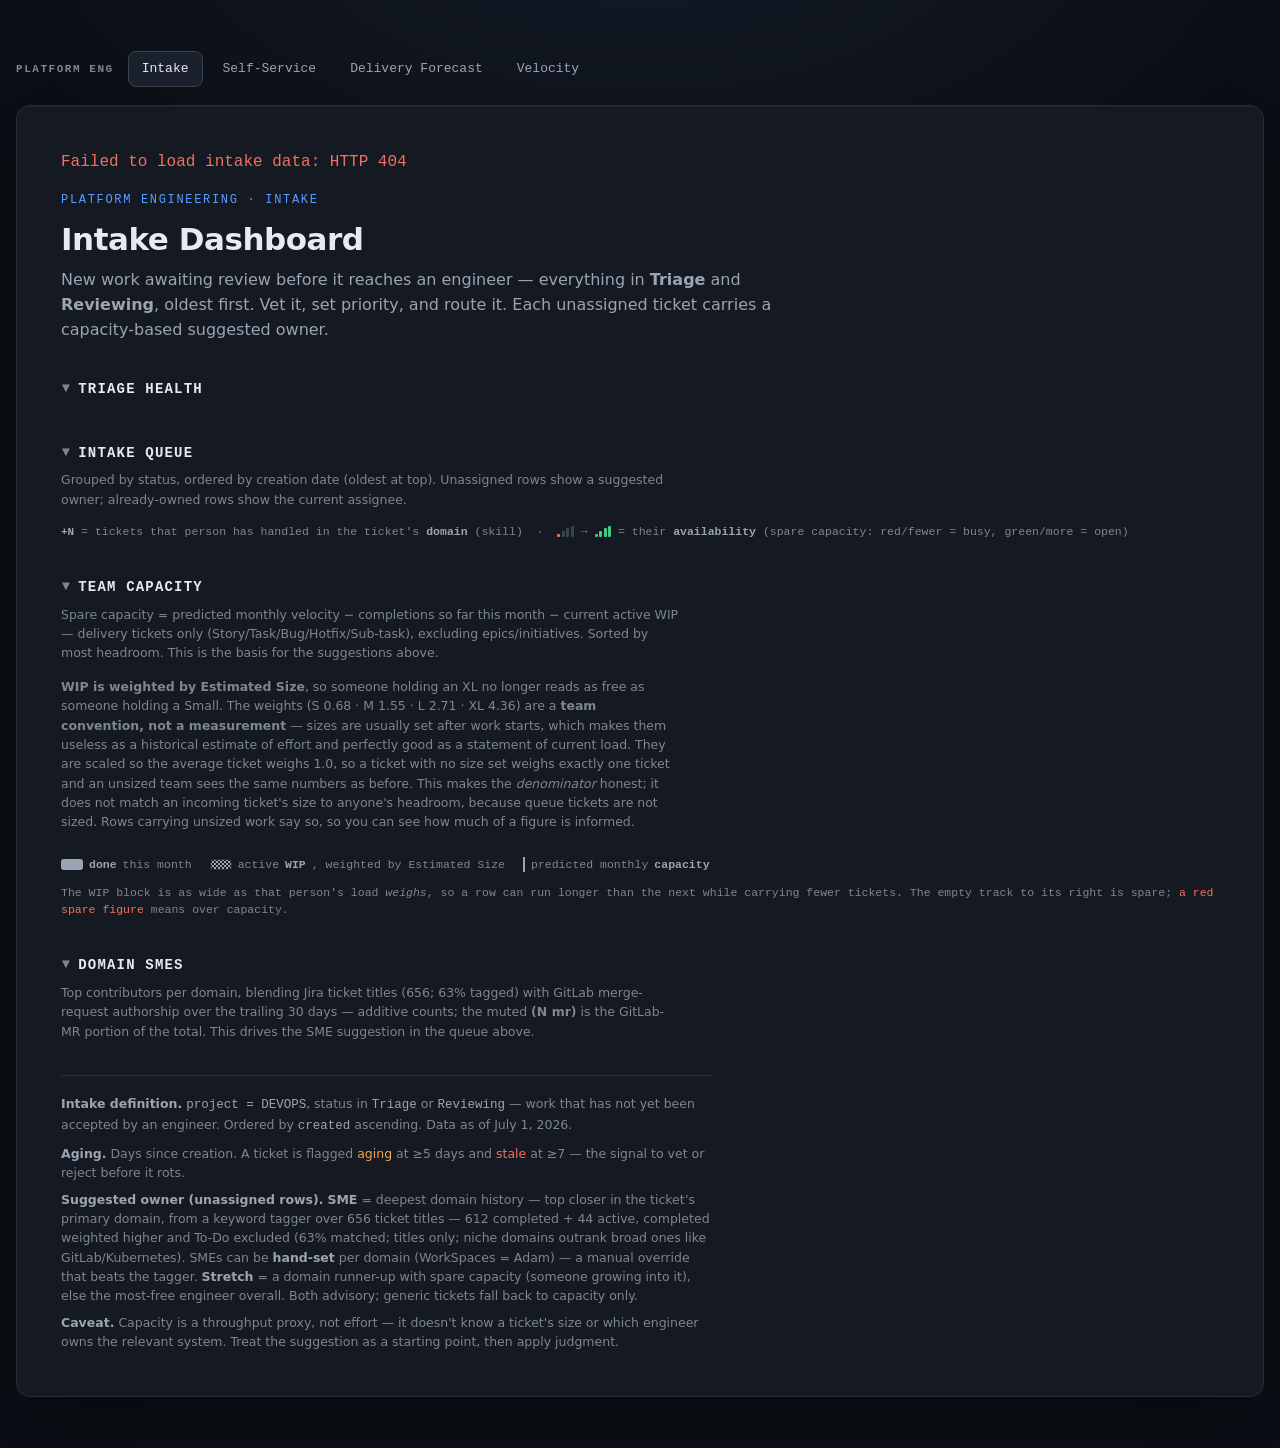
==== darkstar/dashboards/intake.html @ b48455dd "feat(darkstar): map GCP services in GCP Core, not just the /gcp/ path Swept PE's merged MRs -- 1,534" ====
<!doctype html>
<html lang="en">
<head>
<meta charset="utf-8">
<meta name="viewport" content="width=device-width, initial-scale=1">
<title>Platform Engineering — Intake Dashboard</title>
<style>
  :root{
    --bg:#0b0e14; --panel:#1a212c; --card:#141922; --ink:#e7eaf0; --ink2:#9aa4b3; --muted:#7c8695;
    --line:#252d3a; --line2:#39434f; --grid:rgba(255,255,255,.055);
    --pos:#41c98a; --neg:#f2705f;
    /* Three surfaces, not one: --head reads as raised (a panel's title bar), --well as recessed (the
       thing holding a number). Everything used to sit on --panel, so a score card had nothing but a
       1px border separating it from its own container. */
    --head:#202836; --well:#151b25;
    /* One accent, taken from the chart palette so it is already in the page's vocabulary. */
    --accent:#5b9dff; --accent-soft:rgba(91,157,255,.13); --warn:#f4a24c;
    --sans: system-ui,-apple-system,"Segoe UI",Roboto,Helvetica,Arial,sans-serif;
    --mono: ui-monospace,"SF Mono",Menlo,Consolas,"Liberation Mono",monospace;
  }
  *{box-sizing:border-box}
  html,body{margin:0}
  body{
    background:radial-gradient(1100px 620px at 50% -8%, #141c29 0%, var(--bg) 62%);
    color:var(--ink); font-family:var(--sans); line-height:1.55;
    -webkit-font-smoothing:antialiased; padding:clamp(20px,4vw,56px) 16px; min-height:100vh;
  }
  .nav{max-width:none; margin:0 auto 18px; display:flex; gap:6px; align-items:center; flex-wrap:wrap}
  .nav .brand{font-family:var(--mono); font-weight:700; color:var(--muted); text-transform:uppercase; letter-spacing:.14em; font-size:11px; margin-right:8px}
  .nav a{font-family:var(--mono); font-size:13px; color:var(--ink2); text-decoration:none; padding:7px 13px; border-radius:8px; border:1px solid transparent}
  .nav a:hover{color:var(--ink); border-color:var(--line2)}
  .nav a.active{color:var(--ink); background:var(--panel); border-color:var(--line2)}
  .card{
    background:var(--card); max-width:none; margin:0 auto; border:1px solid var(--line);
    border-radius:14px; box-shadow:0 1px 0 rgba(255,255,255,.04) inset,0 24px 60px -32px rgba(0,0,0,.75);
    padding:clamp(22px,4vw,44px);
  }
  .eyebrow{font-family:var(--mono); font-size:12px; letter-spacing:.14em; text-transform:uppercase; color:var(--accent); margin:0 0 12px}
  h1{font-size:clamp(24px,3.4vw,31px); line-height:1.12; font-weight:640; letter-spacing:-.015em; margin:0 0 12px; text-wrap:balance}
  .dek{color:var(--ink2); font-size:16px; margin:0; max-width:74ch}

  h2{font-size:14px; font-family:var(--mono); text-transform:uppercase; letter-spacing:.085em; color:var(--ink); font-weight:700; margin:36px 0 6px}
  .h2sub{color:var(--muted); font-size:12.5px; margin:0 0 14px; max-width:78ch}
  h2.collapsible{cursor:pointer; user-select:none; width:fit-content}
  h2.collapsible::before{content:"\25B8"; display:inline-block; margin-right:9px; color:var(--muted); transition:transform .18s; transform:translateY(-1px)}
  h2.collapsible[aria-expanded="true"]::before{transform:translateY(-1px) rotate(90deg)}
  h2.collapsible:hover,h2.collapsible:hover::before{color:var(--ink2)}
  h2.collapsible:focus-visible{outline:2px solid var(--line2); outline-offset:3px; border-radius:5px}
  .sec-hidden{display:none !important}

  /* summary stat cards */
  .cards{display:grid; grid-template-columns:repeat(auto-fit,minmax(150px,1fr)); gap:12px; margin-top:6px}
  .stat{border:1px solid var(--line); border-radius:11px; padding:15px 16px; background:var(--well);
        box-shadow:inset 0 1px 0 rgba(255,255,255,.025)}
  .stat .k{font-family:var(--mono); font-size:11px; text-transform:uppercase; letter-spacing:.07em; color:var(--muted)}
  .stat .v{font-family:var(--mono); font-size:29px; font-weight:600; letter-spacing:-.02em; margin-top:4px; font-variant-numeric:tabular-nums}
  .stat .v.warn{color:var(--warn)} .stat .v.bad{color:var(--neg)}
  .stat .s{font-size:12px; color:var(--ink2); margin-top:3px}

  /* queue */
  .grp{margin-top:18px}
  .grp-h{display:flex; align-items:baseline; gap:10px; margin:0 0 8px}
  .grp-h .nm{font-family:var(--mono); font-size:13px; font-weight:600; color:var(--ink); text-transform:uppercase; letter-spacing:.06em}
  .grp-h .ct{font-family:var(--mono); font-size:12px; color:var(--muted)}
  .tbl-wrap{width:100%; overflow-x:auto}
  table{border-collapse:collapse; width:100%; font-size:13.5px; min-width:900px}
  th,td{padding:9px 11px; text-align:left; vertical-align:top}
  thead th{font-family:var(--mono); font-size:10.5px; letter-spacing:.1em; text-transform:uppercase;
        color:var(--ink2); font-weight:600; border-bottom:1px solid var(--line2); padding-bottom:9px}
  tbody tr{transition:background .12s}
  tbody tr:hover td{background:rgba(255,255,255,.03)}
  tbody td{border-bottom:1px solid var(--line)}
  tbody tr:hover{background:rgba(255,255,255,.018)}
  .key{font-family:var(--mono); font-size:12.5px; color:#7db0ff; text-decoration:none; white-space:nowrap}
  .key:hover{text-decoration:underline}
  .created{font-family:var(--mono); font-size:12px; color:var(--muted); white-space:nowrap}
  .sum{color:var(--ink); max-width:44ch}
  .rep{color:var(--ink2); white-space:nowrap}
  .type{font-family:var(--mono); font-size:12px; color:var(--ink2)}

  .pri{font-family:var(--mono); font-size:11px; font-weight:600; padding:2px 8px; border-radius:999px; border:1px solid; white-space:nowrap}
  .pri.urgent{color:#ff8a7a; border-color:#5a2a26; background:rgba(242,112,95,.13)}
  .pri.high{color:var(--warn); border-color:#5a4326; background:rgba(244,162,76,.12)}
  .pri.medium{color:#7db0ff; border-color:#26406a; background:rgba(91,157,255,.12)}
  .pri.low{color:var(--muted); border-color:var(--line2)}

  .age{font-family:var(--mono); font-size:12.5px; font-weight:600; font-variant-numeric:tabular-nums; white-space:nowrap}
  .age.warn{color:var(--warn)} .age.bad{color:var(--neg)}

  .who{display:inline-flex; align-items:center; gap:6px; white-space:nowrap}
  .who .dot,.sugg .dot{width:8px; height:8px; border-radius:50%; flex:none}
  .sugg{display:inline-flex; align-items:center; gap:6px; white-space:nowrap; padding:2px 9px; border-radius:999px; border:1px dashed var(--line2); color:var(--ink); width:100%; box-sizing:border-box}
  .sugg .arw{color:var(--muted); font-size:12px}
  .tag{font-family:var(--mono); font-size:10px; text-transform:uppercase; letter-spacing:.05em; border:1px solid var(--line2); border-radius:5px; padding:1px 5px; margin-left:6px; color:var(--muted)}
  .tag.un{color:var(--neg); border-color:#5a2a26; margin-left:0}
  .tag.ext{color:var(--warn); border-color:#5a4326}
  .ext-owner{display:inline-flex; flex-direction:column; align-items:flex-start; gap:3px}
  .ext-owner .tag{margin-left:0}

  /* capacity gauges */
  .caps{display:grid; gap:7px; margin-top:8px}
  .caprow{display:grid; grid-template-columns:190px 1fr 168px; align-items:center; gap:14px}
  .caphead{border-bottom:1px solid var(--line2); padding-bottom:5px}
  .caphead > div{font-family:var(--mono); font-size:10.5px; text-transform:uppercase; letter-spacing:.04em; color:var(--muted); font-weight:600}
  .capname{display:flex; align-items:center; gap:8px; font-size:13.5px; white-space:nowrap; overflow:hidden; text-overflow:ellipsis}
  .capname .dot{width:9px; height:9px; border-radius:50%; flex:none}
  .capgauge{position:relative; height:16px; background:var(--panel); border:1px solid var(--line); border-radius:5px; overflow:hidden}
  .capfill{position:absolute; top:0; bottom:0; left:0; background-image:radial-gradient(currentColor 0.85px, transparent 1.15px), radial-gradient(currentColor 0.85px, transparent 1.15px); background-size:4px 4px; background-position:0 0, 2px 2px}
  /* One WIP segment per size. Ticket size is ORDINAL, so it is encoded as a sequential ramp of the
     engineer's own colour (opacity stepped by size) rather than new hues — size is magnitude within
     one entity, not a second identity, and the row already spends its hue on who the person is.
     Unsized drops the hue entirely for muted ink: it is an absence, not a small ticket. */
  .capdone{position:absolute; top:0; bottom:0; left:0; border-radius:4px 0 0 4px}
  .capmark{position:absolute; top:-2px; bottom:-2px; width:2px; background:var(--ink2)}
  .capnums{font-family:var(--mono); font-size:12px; color:var(--ink2); text-align:right; font-variant-numeric:tabular-nums; white-space:nowrap}
  .capnums .sp{font-weight:600}
  .capnums .sp.pos{color:var(--pos)} .capnums .sp.neg{color:var(--neg)}
  .cap-legend{font-family:var(--mono); font-size:11.5px; color:var(--muted); margin-top:10px}
  .cap-legend b{color:var(--ink2); font-weight:600}
  .cap-legend .cnt{margin-left:0}
  .cap-legend .sig{margin-left:0; padding-left:0; vertical-align:middle}
  /* Legend keys drawn with the bar's own fills, so they cannot drift from what is rendered. */
  .caplegend-keys{display:flex; flex-wrap:wrap; gap:6px 18px}
  .legkey{display:inline-flex; align-items:center; gap:6px}
  .legsw{width:22px; height:11px; border-radius:3px; flex:none; color:var(--ink2)}
  .legsw.solid{background:var(--ink2)}
  .legsw.dots{background-image:radial-gradient(currentColor 0.85px, transparent 1.15px), radial-gradient(currentColor 0.85px, transparent 1.15px); background-size:4px 4px; background-position:0 0, 2px 2px; border:1px solid var(--line)}
  .legsw.tick{width:2px; height:15px; background:var(--ink2); border-radius:0}

  .foot{margin-top:34px; padding-top:18px; border-top:1px solid var(--line); font-size:12.5px; color:var(--muted); display:grid; gap:7px; max-width:82ch}
  .foot b{color:var(--ink2); font-weight:600}
  .foot code{font-family:var(--mono); color:var(--ink2)}
  .sugg.sme{border-style:solid}
  .sugg.runnerup{border-style:solid}
  .sugg.stretch{border-style:dashed}
  .sugg .lbl2{font-family:var(--mono); font-size:9px; letter-spacing:.08em; color:var(--muted); margin-right:1px}
  .sugg.sme .lbl2{color:#7db0ff}
  .sugg.runnerup .lbl2{color:#8fd3c0}
  .sig{display:inline-flex; align-items:flex-end; gap:1.5px; height:11px; margin-left:auto; padding-left:8px}
  .sig i{width:3px; background:var(--line2); border-radius:1px}
  .sig i:nth-child(1){height:3px}
  .sig i:nth-child(2){height:6px}
  .sig i:nth-child(3){height:9px}
  .sig i:nth-child(4){height:11px}
  .sig1 i.on{background:#f2705f}
  .sig2 i.on{background:#f0a24c}
  .sig3 i.on{background:#b9cf5a}
  .sig4 i.on{background:#41c98a}
  .sugg + .sugg{margin-left:0}
  .doms{display:flex; flex-wrap:wrap; gap:5px; margin-top:6px}
  .dom{font-family:var(--mono); font-size:10.5px; color:var(--ink2); border:1px solid var(--line); border-radius:5px; padding:1px 6px; background:var(--panel)}
  .dom.primary{color:#7db0ff; border-color:#26406a}
  .ct2{font-family:var(--mono); font-size:11px; color:var(--muted); font-variant-numeric:tabular-nums}
  .dom-name{font-family:var(--mono); font-size:12.5px; color:var(--ink)}
  .na{color:var(--muted)}
  .ct2.set{color:var(--warn); font-size:10px; text-transform:uppercase; letter-spacing:.04em}
  .ov-status{font-family:var(--mono); font-size:10.5px; color:var(--muted)}
  .ov-status.agree{color:#7db0ff}
  .ov-status.stale{color:var(--neg)}
  /* unsized-WIP callout: same voice as .ov-status — this is a data-quality note, not a metric */
  .dq{font-family:var(--mono); font-size:10.5px; color:var(--muted); margin-left:7px; white-space:nowrap}
  .dq.most{color:var(--warn)}
  .ownerbox{display:flex; align-items:flex-start; gap:12px}
  .owner-col{min-width:150px; flex:none}
  .sugg-row{display:flex; flex-direction:column; align-items:flex-start; gap:5px; border-left:1px solid var(--line2); padding-left:12px}
  .sugg-col{display:flex; flex-direction:column; align-items:flex-start; gap:5px}
  th.col-sugg, td.col-sugg{border-left:1px solid var(--line2); padding-left:14px}
  td.col-sugg .sugg{width:60%; min-width:max-content}  /* preferred SME pill ~40% shorter; floor at content so it never clips */
  .qtable{table-layout:fixed; width:100%; min-width:1200px}
  .sugg-none{color:var(--muted)}
  .cnt{font-family:var(--mono); font-size:11px; font-weight:700; color:var(--ink2); margin-left:4px}
  .mrct{font-family:var(--mono); font-size:10px; color:var(--muted); margin-left:5px}
  .ov-editor{margin:4px 0 14px}
  .ov-form{display:flex; flex-wrap:wrap; align-items:center; gap:8px; margin-bottom:11px}
  .ov-form .ov-lbl{font-family:var(--mono); font-size:11px; text-transform:uppercase; letter-spacing:.04em; color:var(--muted)}
  .ov-form select,.ov-form input{background:var(--panel); color:var(--ink); border:1px solid var(--line2); border-radius:6px; padding:4px 8px; font-size:12.5px; font-family:inherit}
  .ov-form input{min-width:170px}
  #ovAdd{background:var(--panel); color:var(--ink); border:1px solid var(--line2); border-radius:6px; padding:4px 12px; font-size:12.5px; cursor:pointer}
  #ovAdd:hover{border-color:var(--ink2)}
  .ov-list{display:flex; flex-wrap:wrap; gap:7px}
  .ovchip{display:inline-flex; align-items:center; gap:6px; background:var(--panel); border:1px solid var(--line); border-radius:999px; padding:3px 4px 3px 11px; font-size:12px; white-space:nowrap}
  .ovchip .dot{width:8px; height:8px; border-radius:50%; flex:none}
  .ovrole{font-family:var(--mono); font-size:9px; text-transform:uppercase; letter-spacing:.06em; color:var(--muted)}
  .ovx{background:none; border:none; color:var(--muted); cursor:pointer; font-size:12px; line-height:1; padding:2px 5px; border-radius:50%}
  .ovx:hover{color:var(--neg)}
  .smetable td.num, .smetable th.num{text-align:right; font-family:var(--mono); font-variant-numeric:tabular-nums; white-space:nowrap}
  .smetable td.tot{font-weight:600; color:var(--ink2)}
  .smetable .dot{width:8px; height:8px; border-radius:50%; display:inline-block; vertical-align:middle; margin-right:5px}
  .smetable .grp-head td{background:var(--panel); font-family:var(--mono); font-size:11px; letter-spacing:.07em; text-transform:uppercase; color:var(--ink2); font-weight:700; cursor:pointer; border-top:1px solid var(--line2)}
  .smetable .caret{display:inline-block; width:14px; color:var(--muted); font-size:10px}
  .smetable td.dom-name{white-space:nowrap}
  .smetable .ru-cell{color:var(--ink2)}
  .smetable .ru{display:inline-flex; align-items:center; white-space:nowrap; margin-right:12px}
  .smetable .ru-n{font-family:var(--mono); font-size:10px; color:var(--muted); margin-left:4px}
  .sme-tag{font-family:var(--mono); font-size:8.5px; letter-spacing:.06em; color:var(--muted); border:1px solid var(--line2); border-radius:4px; padding:0 4px; margin-left:5px; vertical-align:middle}
  .alt-stack{display:flex; flex-direction:column; align-items:stretch; gap:5px; width:90%; min-width:max-content}  /* alternates ~10% shorter, kept equal width; floor at content so they never clip */
  .sugg-row .sugg + .sugg{margin-left:0}
  .sugg-lbl{font-family:var(--mono); font-size:9px; text-transform:uppercase; letter-spacing:.08em; color:var(--muted)}
</style>
</head>
<body>
<nav class="nav">
  <span class="brand">Platform Eng</span>
  <a href="intake" class="active">Intake</a>
  <a href="slas">Self-Service</a>
  <a href="delivery-forecast">Delivery Forecast</a>
  <a href="velocity">Velocity</a>
</nav>
<main class="card">
  <p class="eyebrow">Platform Engineering · Intake</p>
  <h1>Intake Dashboard</h1>
  <p class="dek">New work awaiting review before it reaches an engineer — everything in <b>Triage</b> and <b>Reviewing</b>, oldest first. Vet it, set priority, and route it. Each unassigned ticket carries a capacity-based suggested owner.</p>

  <h2>Triage health</h2>
  <div class="cards" id="healthStats"></div>

  <h2>Intake queue</h2>
  <p class="h2sub">Grouped by status, ordered by creation date (oldest at top). Unassigned rows show a suggested owner; already-owned rows show the current assignee.</p>
  <div class="cap-legend"><span class="cnt">+N</span> = tickets that person has handled in the ticket's <b>domain</b> (skill) &nbsp;·&nbsp; <span class="sig sig1"><i class="on"></i><i></i><i></i><i></i></span> → <span class="sig sig4"><i class="on"></i><i class="on"></i><i class="on"></i><i class="on"></i></span> = their <b>availability</b> (spare capacity: red/fewer = busy, green/more = open)</div>
  <div id="queue"></div>

  <h2>Team capacity</h2>
  <p class="h2sub">Spare capacity = predicted monthly velocity − completions so far this month − current active WIP — delivery tickets only (Story/Task/Bug/Hotfix/Sub-task), excluding epics/initiatives. Sorted by most headroom. This is the basis for the suggestions above.</p>
  <p class="h2sub"><b>WIP is weighted by Estimated Size</b>, so someone holding an XL no longer reads as free as someone holding a Small. The weights (S&nbsp;0.68 · M&nbsp;1.55 · L&nbsp;2.71 · XL&nbsp;4.36) are a <b>team convention, not a measurement</b> — sizes are usually set after work starts, which makes them useless as a historical estimate of effort and perfectly good as a statement of current load. They are scaled so the average ticket weighs 1.0, so a ticket with no size set weighs exactly one ticket and an unsized team sees the same numbers as before. This makes the <i>denominator</i> honest; it does not match an incoming ticket's size to anyone's headroom, because queue tickets are not sized. Rows carrying unsized work say so, so you can see how much of a figure is informed.</p>
  <div class="caps" id="capacity"></div>
  <div class="cap-legend caplegend-keys">
    <span class="legkey"><i class="legsw solid"></i><b>done</b> this month</span>
    <span class="legkey"><i class="legsw dots"></i>active <b>WIP</b>, weighted by Estimated Size</span>
    <span class="legkey"><i class="legsw tick"></i>predicted monthly <b>capacity</b></span>
  </div>
  <div class="cap-legend">The WIP block is as wide as that person's load <i>weighs</i>, so a row can run longer than the next while carrying fewer tickets. The empty track to its right is spare; <span style="color:var(--neg)">a red spare figure</span> means over capacity.</div>

  <h2>Domain SMEs</h2>
  <p class="h2sub">Top contributors per domain, blending Jira ticket titles (656; 63% tagged) with GitLab merge-request authorship over the trailing 30 days — additive counts; the muted <b>(N mr)</b> is the GitLab-MR portion of the total. This drives the SME suggestion in the queue above.</p>
  <div id="ovEditor" class="ov-editor"></div>
  <div id="smeTable"></div>

  <div class="foot">
    <div><b>Intake definition.</b> <code>project = DEVOPS</code>, status in <code>Triage</code> or <code>Reviewing</code> — work that has not yet been accepted by an engineer. Ordered by <code>created</code> ascending. Data as of July 1, 2026.</div>
    <div><b>Aging.</b> Days since creation. A ticket is flagged <span style="color:var(--warn)">aging</span> at ≥5 days and <span style="color:var(--neg)">stale</span> at ≥7 — the signal to vet or reject before it rots.</div>
    <div><b>Suggested owner (unassigned rows).</b> <b>SME</b> = deepest domain history — top closer in the ticket’s primary domain, from a keyword tagger over 656 ticket titles — 612 completed + 44 active, completed weighted higher and To-Do excluded (63% matched; titles only; niche domains outrank broad ones like GitLab/Kubernetes). SMEs can be <b>hand-set</b> per domain (WorkSpaces = Adam) — a manual override that beats the tagger. <b>Stretch</b> = a domain runner-up with spare capacity (someone growing into it), else the most-free engineer overall. Both advisory; generic tickets fall back to capacity only.</div>
    <div><b>Caveat.</b> Capacity is a throughput proxy, not effort — it doesn't know a ticket's size or which engineer owns the relevant system. Treat the suggestion as a starting point, then apply judgment.</div>
  </div>
</main>

<script>
/* ============================================================
   DATA — refresh from Jira: intake queue + per-engineer WIP.
   ============================================================ */
const ASOF = "2026-07-01";
const AGING = 5, STALE = 7;

// roster: predicted July velocity (vel) + current active WIP (wip)
let ROSTER = {};   // from /api/intake, merged with COLORS + LEAD in init()
const COLORS = {adam:"#ef6f9e", omar:"#f4a24c", tom:"#6fd07f", bolanle:"#c084ef", zack:"#e8c24a", vlad:"#4cc4d6", andriy:"#3fccc4", denys:"#7c93f5", taras:"#b9cf5a", simon:"#4aa3e0", oleh:"#e57fd0", pavlo:"#9a8cf5", trevor:"#4fd0a0"};
const LEAD = "adam";

// intake tickets (created ascending). asg: roster key | null | "ext:Name" (non-roster)
let INTAKE = [];

// ---- domain expertise (mined from 612 completed-ticket titles; keyword tagger, 63% match rate) ----
let CORPUS = 0, MATCH_RATE = 0;
const DOMAIN_PATTERNS = {"VDI/WorkSpaces":["vdi","workspace","gcve","vsphere","vmware","citrix"],"GCP Core":["prj-","gcp project","landing zone","\\bgcp\\b","project build","project factory","\\bfolder","cloud\\s?run","\\bgcs\\b","cloud storage","artifact\\s?registry","pub\\s?sub","cloud\\s?logging","cloud\\s?kms"],"BigQuery/Data":["bigquery","big query","dataflow","dataproc","looker","\\bedp\\b","\\bbq\\b","reservation"],"Grafana":["grafana","\\balert","dashboard","prometheus","\\bmetric","firehose","scrape","\\bloki\\b","observability","monitoring","\\btempo\\b","pyroscope","datadog"],"Terraform/Terragrunt":["terraform","tf-","terragrunt","\\biac\\b","tflint","tfstate"],"Kubernetes/GitOps":["kubernetes","\\bk8s\\b","\\beks\\b","\\bgke\\b","helm","cronjob","namespace","\\bcluster","\\bpod\\b","gitops","argocd","\\bflux\\b","kubectl","ingress","karpenter"],"Airflow":["airflow","\\bdag\\b"],"Composer":["composer"],"Storage Transfer":["storage transfer","\\bsts\\b"],"IAM/RBAC":["\\biam\\b","service account","workload identity","\\bwif\\b","permission","\\brole","\\brbac\\b","\\bsso\\b","okta"],"Networking":["network","\\bdns\\b","\\bvpc\\b","subnet","firewall","egress","peering","\\bvpn\\b","load balancer","cloudflare"],"Databases":["cloudsql","cloud sql","alloydb","\\brds\\b","database","postgres","mysql","\\bredis\\b","memorystore","firestore"],"GitLab":["pipeline","ci/cd","gitlab","runner","\\becr\\b","docker image","artifact registry","cicd"],"Cost/FinOps":["\\bcogs\\b","\\bcost","billing","finops","budget","spend"],"Secrets/Vault":["vault","\\bsecret","credential"],"AWS Core":["\\baws\\b","cloudwatch","\\bec2\\b","\\bs3\\b","lambda","organizations","control tower"],"AI Plugins":["ai-plugins","ai plugin","claude code","claude-code","claude plugin"],"AWS Bedrock Agents":["bedrock","pe-agent","claude-sdk","bedrock agent"],"EKS":["\\beks\\b"],"ECS":["\\becs\\b","fargate"],"OpenSearch":["opensearch","elasticsearch"],"MSK":["\\bmsk\\b","kafka","managed streaming"],"GKE":["\\bgke\\b"],"VertexAI":["vertex ai","vertexai","\\bvertex\\b","aiplatform"],"Kubeflow Pipelines":["kubeflow","\\bkfp\\b"],"Route53":["route\\s?53","\\br53\\b","tf-sharedservices"],"Fastly":["fastly"]};
const DOMAIN_PRIORITY = ["VDI/WorkSpaces","AI Plugins","AWS Bedrock Agents","EKS","GKE","VertexAI","Kubeflow Pipelines","OpenSearch","ECS","MSK","Route53","Fastly","Airflow","Composer","Storage Transfer","BigQuery/Data","Databases","GCP Core","Grafana","Networking","IAM/RBAC","Secrets/Vault","Cost/FinOps","Terraform/Terragrunt","AWS Core","Kubernetes/GitOps","GitLab"];
// top-level grouping for the SME matrix; domains not listed fall under "Other". Alpha-sorted within each group.
const DOMAIN_GROUP = {"GCP Core":"GCP","BigQuery/Data":"GCP","Composer":"GCP","Airflow":"GCP","Storage Transfer":"GCP","GKE":"GCP","VertexAI":"GCP","Kubeflow Pipelines":"GCP","AWS Core":"AWS","AWS Bedrock Agents":"AWS","VDI/WorkSpaces":"AWS","EKS":"AWS","ECS":"AWS","OpenSearch":"AWS","MSK":"AWS"};
const GROUP_ORDER = ["AWS","GCP","Other"];
const groupOf = d => DOMAIN_GROUP[d] || "Other";
let SME = {};
let BREAKDOWN = {};   // {domain: {key: {jira, mr, total}}} — full per-person split for the matrix columns
let MR_DOMAINS = {};   // per-engineer domain counts from GitLab MR authorship (last 30d), from /api/intake
// manual SME overrides — shared + editable via the panel above the matrix, persisted server-side.
// SME_OVERRIDES: full curated order per domain (order[0] = SME, replaces the derived list).
// SME_ADD: runner-up(s) appended to the derived list WITHOUT overriding the derived SME. Both from /api/intake.
let SME_OVERRIDES = {};
let SME_ADD = {};
// Only people currently on the roster can be routed to. The derived side gets this for free —
// the corpus and MR counts are keyed by ROSTER — but a manual override is a curated list living in
// JSON on the PVC, and it keeps naming whoever was written into it. Randall left the team and was
// still being offered as an alternate for GCP Core and Composer, because removing him from the
// seed in overrides.py does nothing to a file that was seeded months ago.
//
// Filtered here rather than rewritten in the store: the lead's curation is theirs, and silently
// editing it would lose the intent the moment someone rejoins. The entry stays in the file and the
// matrix still reports it — overrideStatus reads the raw order and flags "not on roster" — it just
// stops steering work to someone who cannot do it.
const onRoster = k => Boolean(ROSTER[k]);
const smeList = d => {
  const ov = SME_OVERRIDES[d];
  if(ov){
    const curated = ov.order.filter(onRoster);
    // An override naming ONLY departed people is not an instruction to show nobody; fall through to
    // the derived ranking, which is what the domain would have had without the override.
    if(curated.length) return curated.map(k => [k, null]);
  }
  const base = (SME[d] || []).filter(e => onRoster(e[0]));
  if(SME_ADD[d]) for(const k of SME_ADD[d]) if(onRoster(k) && !base.some(e => e[0] === k)) base.push([k, null]);
  return base;
};
// review helper: is a manual override load-bearing, redundant (data agrees), or stale (person gone)?
function overrideStatus(d){
  const ov = SME_OVERRIDES[d]; if(!ov) return null;
  const key = ov.order[0], tip = `${ov.why} — set ${ov.set}`;
  if(!ROSTER[key]) return { cls:"stale", text:`⚠ ${key} not on roster`, tip };
  const derived = (SME[d] && SME[d].length) ? SME[d][0] : null;   // [key, count]
  if(!derived) return { cls:"", text:"no ticket data", tip };
  if(derived[0] === key) return { cls:"agree", text:"data agrees", tip };
  const nm = ROSTER[derived[0]] ? ROSTER[derived[0]].name.split(" ")[0] : derived[0];
  return { cls:"", text:`overriding ${nm} (${derived[1]})`, tip };
}
const DCOMPILED = Object.entries(DOMAIN_PATTERNS).map(([d,ps]) => [d, ps.map(p => new RegExp(p, "i"))]);
const tagDomains = txt => DCOMPILED.filter(([d,rs]) => rs.some(r => r.test(txt))).map(([d]) => d);
const primaryDomain = ds => DOMAIN_PRIORITY.find(d => ds.includes(d)) || null;
const domChips = txt => { const ds = tagDomains(txt); if(!ds.length) return ""; const pd = primaryDomain(ds); return `<div class="doms">`+ds.map(d=>`<span class="dom${d===pd?" primary":""}">${d}</span>`).join("")+`</div>`; };

const STATUS_ORDER = ["Triage","Reviewing"];
const BASE = "https://entercomdigitalservices.atlassian.net/browse/";
const MON = ["Jan","Feb","Mar","Apr","May","Jun","Jul","Aug","Sep","Oct","Nov","Dec"];

const esc = s => String(s).replace(/&/g,"&amp;").replace(/</g,"&lt;").replace(/>/g,"&gt;");
const spareOf = k => Math.max(0, ROSTER[k].vel - ROSTER[k].done) - ROSTER[k].wip;
// Spare is a float since WIP became size-weighted, so it printed binary noise: +0.5999999999999996.
// One decimal, and a whole number stays whole — matching how the WIP column already reads.
const fmtSpare = v => {
  // `|| 0` collapses -0, which a tiny negative rounds to and which would print as "-0".
  const r = (Math.round(v * 10) / 10) || 0;
  return (r >= 0 ? "+" : "") + (Number.isInteger(r) ? r : r.toFixed(1));
};
const ageOf = iso => Math.round((Date.parse(ASOF) - Date.parse(iso)) / 864e5);
const fmtDate = iso => { const [,m,d] = iso.split("-"); return MON[+m-1] + " " + (+d); };

/* ---- suggested owner: spread unassigned work across highest-headroom engineers (lead excluded) ---- */
function computeSuggestions(){
  const ranked = Object.keys(ROSTER)
    .filter(k => !ROSTER[k].lead)
    .sort((a,b) => spareOf(b)-spareOf(a) || ROSTER[b].vel-ROSTER[a].vel || (a<b?-1:1));
  const sugg = {}; let i = 0;
  for(const t of INTAKE){ if(t.asg) continue; sugg[t.k] = ranked[i % ranked.length]; i++; }
  return sugg;
}

/* ---- triage health ---- */
function renderHealth(){
  const byStatus = st => INTAKE.filter(t => t.st===st).length;
  const unassigned = INTAKE.filter(t => !t.asg).length;
  const ages = INTAKE.map(t => ageOf(t.created));
  const oldest = Math.max(...ages);
  const aging = ages.filter(a => a>=AGING).length;
  const card = (k,v,s,cls) => `<div class="stat"><div class="k">${k}</div><div class="v ${cls||''}">${v}</div><div class="s">${s}</div></div>`;
  document.getElementById("healthStats").innerHTML =
    card("In Triage", byStatus("Triage"), "awaiting categorization") +
    card("In Reviewing", byStatus("Reviewing"), "being vetted") +
    card("Unassigned", unassigned, "need routing", unassigned?"warn":"") +
    card("Oldest", oldest+"d", "days in intake", oldest>=STALE?"bad":(oldest>=AGING?"warn":"")) +
    card("Aging ≥"+AGING+"d", aging, "vet or reject", aging?"warn":"");
}

/* ---- intake queue, grouped by status ---- */
// +N score = skill (tickets closed in the ticket's domain); signal bars = availability (spare capacity).
function domainCount(key, domain){ const r = (SME[domain] || []).find(e => e[0] === key); return r ? r[1] : 0; }
function availSignal(key){ const sp = spareOf(key); return sp >= 15 ? 4 : sp >= 10 ? 3 : sp >= 5 ? 2 : 1; }
function signalBars(score){
  let bars = "";
  for(let i = 1; i <= 4; i++) bars += `<i class="${i <= score ? 'on' : ''}"></i>`;
  return `<span class="sig sig${score}" aria-label="availability ${score} of 4">${bars}</span>`;
}
function ownerKeyOf(t){ return (t.asg && !t.asg.startsWith("ext:")) ? t.asg : null; }
function ownerCol(t){
  if(t.asg && t.asg.startsWith("ext:")) return `<span class="ext-owner"><span class="who">${esc(t.asg.slice(4))}</span><span class="tag ext">external</span></span>`;
  if(t.asg){ const m = ROSTER[t.asg]; return `<span class="who"><span class="dot" style="background:${m.color}"></span>${esc(m.name)}</span>`; }
  return `<span class="tag un">unassigned</span>`;
}
// per-row suggestions: SME (domain expert), then Runner-Up & Stretch — the domain alternates
// ranked by skill (domain experience) first, availability (spare) second.
function suggestKeys(t){
  const ownerKey = ownerKeyOf(t);
  const pd = primaryDomain(tagDomains(t.sum));
  const list = pd ? smeList(pd) : [];                 // domain preference order (SME first)
  const smeKey = list[0] ? list[0][0] : null;
  const alts = list.slice(1).map(e => e[0]).filter(k => k !== ownerKey)
    .sort((a, b) => domainCount(b, pd) - domainCount(a, pd) || spareOf(b) - spareOf(a));
  return {
    pd,
    sme: (smeKey && smeKey !== ownerKey) ? smeKey : null,
    runner: alts[0] || null,
    stretch: alts[1] || null,
  };
}
function suggestChip(key, pd, label){
  if(!key) return `<span class="sugg-none">—</span>`;
  const m = ROSTER[key], c = domainCount(key, pd), sp = spareOf(key);
  const tip = (label ? `${label} — ` : "") + `${esc(m.name)} · +${c} ${esc(pd || "domain")} tickets (skill) · +${sp} spare (availability)`;
  const lbl = label ? `<span class="lbl2">${label}</span>` : "";
  return `<span class="sugg" title="${tip}">${lbl}<span class="dot" style="background:${m.color}"></span>${esc(m.name)}<span class="cnt">+${c}</span>${signalBars(availSignal(key))}</span>`;
}
// Alternates: the domain runner-up + a capacity stretch, stacked
function alternatesCell(sug){
  const chips = [];
  if(sug.runner)  chips.push(suggestChip(sug.runner, sug.pd, "RUNNER-UP"));
  if(sug.stretch) chips.push(suggestChip(sug.stretch, sug.pd, "STRETCH"));
  return chips.length ? `<div class="alt-stack">${chips.join("")}</div>` : `<span class="sugg-none">—</span>`;
}
function renderQueue(){
  let html = "";
  for(const st of STATUS_ORDER){
    const rows = INTAKE.filter(t => t.st===st);
    if(!rows.length) continue;
    html += `<div class="grp"><div class="grp-h"><span class="nm">${st}</span><span class="ct">${rows.length} ticket${rows.length>1?"s":""}</span></div>`;
    html += `<div class="tbl-wrap"><table class="qtable"><colgroup><col style="width:6%"><col style="width:5%"><col style="width:4%"><col style="width:6%"><col style="width:5%"><col style="width:29%"><col style="width:10%"><col style="width:11%"><col style="width:11%"><col style="width:13%"></colgroup><thead><tr>`+
      `<th>Key</th><th>Created</th><th>Age</th><th>Priority</th><th>Type</th><th>Summary</th><th>Reporter</th><th>Owner</th><th class="col-sugg">Preferred SME</th><th>Alternates</th>`+
      `</tr></thead><tbody>`;
    for(const t of rows){
      const a = ageOf(t.created);
      const acls = a>=STALE?"bad":(a>=AGING?"warn":"");
      const sug = suggestKeys(t);
      html += `<tr>`+
        `<td><a class="key" href="${BASE}${t.k}" target="_blank" rel="noopener">${t.k}</a></td>`+
        `<td class="created">${fmtDate(t.created)}</td>`+
        `<td><span class="age ${acls}">${a}d</span></td>`+
        `<td><span class="pri ${t.p.toLowerCase()}">${t.p}</span></td>`+
        `<td class="type">${t.t}</td>`+
        `<td class="sum">${esc(t.sum)}${domChips(t.sum)}</td>`+
        `<td class="rep">${esc(t.rep)}</td>`+
        `<td>${ownerCol(t)}</td>`+
        `<td class="col-sugg">${suggestChip(sug.sme, sug.pd, null)}</td>`+
        `<td>${alternatesCell(sug)}</td>`+
      `</tr>`;
    }
    html += `</tbody></table></div></div>`;
  }
  document.getElementById("queue").innerHTML = html;
}

/* ---- team capacity gauges ---- */
// How much of this person's WIP weight is a guess. Absent entirely at full coverage: a callout
// that is always on stops being read, and "0 unsized" is not news. Highlighted once most of their
// load is unpriced, which is the point at which their spare figure is mostly the old ticket count
// wearing a decimal point.
function unsizedNote(m){
  if(!m.unsized) return "";
  const most = m.tickets && m.unsized / m.tickets > 0.5;
  const one = m.unsized === 1;
  const tip = `${m.unsized} of ${m.tickets} active ticket${m.tickets===1?"":"s"} `
            + `${one?"has":"have"} no Estimated Size, so ${one?"it is":"each is"} weighed as one `
            + `average ticket. Size ${one?"it":"them"} to sharpen this row.`;
  return `<span class="dq${most?" most":""}" title="${tip}">${m.unsized} unsized</span>`;
}

function renderCapacity(){
  const keys = Object.keys(ROSTER).sort((a,b) => spareOf(b)-spareOf(a) || ROSTER[b].vel-ROSTER[a].vel);
  const scaleMax = Math.max(...keys.map(k => Math.max(ROSTER[k].vel, ROSTER[k].done + ROSTER[k].wip))) * 1.05;  // 5% headroom so the top-velocity capacity tick isn't clipped at the track's right edge
  let html = `<div class="caprow caphead"><div>Engineer</div><div>done vs. load vs. capacity</div><div class="capnums">done / WIP / vel · spare</div></div>`;
  for(const k of keys){
    const m = ROSTER[k], sp = spareOf(k);
    const donePct = m.done/scaleMax*100, wipPct = m.wip/scaleMax*100;
    html += `<div class="caprow">`+
      `<div class="capname"><span class="dot" style="background:${m.color}"></span>${esc(m.name)}${m.lead?'<span class="tag">lead</span>':''}${unsizedNote(m)}</div>`+
      `<div class="capgauge">`+
        `<div class="capdone" style="width:${donePct.toFixed(1)}%; background:${m.color}"></div>`+
        `<div class="capfill" style="left:${donePct.toFixed(1)}%; width:${wipPct.toFixed(1)}%; color:${m.color}"></div>`+
        `<div class="capmark" style="left:${(m.vel/scaleMax*100).toFixed(1)}%"></div>`+
      `</div>`+
      `<div class="capnums">${m.done} / ${m.wip} / ${m.vel} · <span class="sp ${sp<0?'neg':'pos'}">${fmtSpare(sp)}</span></div>`+
    `</div>`;
  }
  document.getElementById("capacity").innerHTML = html;
}

/* ---- domain SME reference table ---- */
function renderSME(){
  let h = `<div class="tbl-wrap"><table class="smetable"><thead><tr><th>Domain</th><th>SME</th><th class="num">Jira</th><th class="num">MR</th><th class="num">Total</th><th>Runners-up</th></tr></thead><tbody>`;
  for(const g of GROUP_ORDER){
    const domains = DOMAIN_PRIORITY.filter(d => groupOf(d)===g && smeList(d).length).sort((a,b)=>a.localeCompare(b));
    if(!domains.length) continue;
    h += `<tr class="grp-head" data-grp="${g}"><td colspan="6"><span class="caret gc">▾</span>${esc(g)}</td></tr>`;
    for(const d of domains){
      const arr = smeList(d), smeKey = arr[0][0], sm = ROSTER[smeKey], sb = (BREAKDOWN[d]||{})[smeKey] || {jira:0,mr:0,total:0};
      let man = "";
      if(SME_OVERRIDES[d]){ const st = overrideStatus(d); man = ` <span class="tag" title="${esc(st.tip)}">manual</span> <span class="ov-status ${st.cls}" title="${esc(st.tip)}">${esc(st.text)}</span>`; }
      const smeCell = `<span class="dot" style="background:${sm?sm.color:'#8891a7'}"></span>${sm?esc(sm.name):esc(smeKey)} <span class="ru-n">${sb.total?'+'+sb.total:'·'}</span> <span class="sme-tag">SME</span>`;
      const rus = arr.slice(1).map(([k])=>{
        const b = (BREAKDOWN[d]||{})[k] || {jira:0,mr:0,total:0}, m = ROSTER[k];
        return `<span class="ru" title="${b.jira} Jira · ${b.mr} MR"><span class="dot" style="background:${m?m.color:'#8891a7'}"></span>${m?esc(m.name):esc(k)} <span class="ru-n">${b.total?'+'+b.total:'·'}</span></span>`;
      }).join("") || `<span class="na">—</span>`;
      h += `<tr class="dom-row" data-grp="${g}"><td class="dom-name">${esc(d)}${man}</td><td class="sme-cell">${smeCell}</td><td class="num">${sb.jira||'·'}</td><td class="num">${sb.mr||'·'}</td><td class="num tot">${sb.total||'·'}</td><td class="ru-cell">${rus}</td></tr>`;
    }
  }
  h += `</tbody></table></div>`;
  document.getElementById("smeTable").innerHTML = h;
}
function onSmeClick(e){
  const gh = e.target.closest(".grp-head");
  if(!gh) return;
  const g = gh.dataset.grp, caret = gh.querySelector(".caret"), collapsing = caret.textContent === "▾";
  [...document.querySelectorAll("#smeTable tr.dom-row")].filter(r => r.dataset.grp === g).forEach(r => { r.style.display = collapsing ? "none" : ""; });
  caret.textContent = collapsing ? "▸" : "▾";
}


/* ---- override editor: shared, persisted add/remove of SME overrides (panel above the matrix) ---- */
function engOptions(){ return Object.keys(ROSTER).sort((a,b)=>ROSTER[a].name.localeCompare(ROSTER[b].name)).map(k=>`<option value="${k}">${esc(ROSTER[k].name)}</option>`).join(""); }
function domOptions(){ return GROUP_ORDER.map(g=>`<optgroup label="${esc(g)}">`+DOMAIN_PRIORITY.filter(d=>groupOf(d)===g).sort((a,b)=>a.localeCompare(b)).map(d=>`<option value="${esc(d)}">${esc(d)}</option>`).join("")+`</optgroup>`).join(""); }
async function postOverride(op, domain, engineer, role, reason){
  try{
    const res = await fetch("api/overrides", {method:"POST", headers:{"Content-Type":"application/json"}, body: JSON.stringify({op, domain, engineer, role, reason})});
    if(!res.ok) throw new Error("HTTP "+res.status);
    const data = await res.json();
    SME_OVERRIDES = data.overrides || {}; SME_ADD = data.add || {};
    renderSME(); renderQueue();
  }catch(e){ alert("Override update failed: "+e.message); }
}
function onOverrideClick(e){
  if(e.target.id === "ovAdd" || e.target.id === "ovRemove"){
    const op = e.target.id === "ovAdd" ? "add" : "remove";
    postOverride(op, document.getElementById("ovDom").value, document.getElementById("ovEng").value,
                 document.getElementById("ovRole").value, document.getElementById("ovWhy").value);
  }
}
function renderOverrideEditor(){
  document.getElementById("ovEditor").innerHTML =
    `<div class="ov-form"><span class="ov-lbl">Override</span>`+
      `<select id="ovEng">${engOptions()}</select>`+
      `<select id="ovDom">${domOptions()}</select>`+
      `<select id="ovRole"><option value="sme">as SME</option><option value="runner">as runner-up</option></select>`+
      `<input id="ovWhy" placeholder="reason (optional)">`+
      `<button id="ovAdd">Add</button>`+
      `<button id="ovRemove">Remove</button></div>`;
}

/* build the SME-by-domain matrix from the corpus (weighted: done 1.0 / active 0.5) */
function buildSME(corpus, mrDomains){
  const jira = {}, mr = {}, wscore = {}; let matched = 0;
  for(const rec of corpus){
    const ds = tagDomains(rec.sum || "");
    if(ds.length) matched++;
    for(const d of ds){
      (jira[d]   = jira[d]   || {})[rec.key] = (jira[d][rec.key]   || 0) + 1;
      (wscore[d] = wscore[d] || {})[rec.key] = (wscore[d][rec.key] || 0) + rec.w;
    }
  }
  // GitLab MR authorship (additive): tracked separately for the Jira/MR columns, summed into the rank score
  for(const [k, doms] of Object.entries(mrDomains || {}))
    for(const [d, c] of Object.entries(doms)){
      (mr[d]     = mr[d]     || {})[k] = (mr[d][k]     || 0) + c;
      (wscore[d] = wscore[d] || {})[k] = (wscore[d][k] || 0) + c;
    }
  const sme = {}, breakdown = {};
  for(const d of Object.keys(DOMAIN_PATTERNS)){
    breakdown[d] = {};
    for(const k of new Set([...Object.keys(jira[d] || {}), ...Object.keys(mr[d] || {})])){
      const j = (jira[d] || {})[k] || 0, m = (mr[d] || {})[k] || 0;
      breakdown[d][k] = { jira: j, mr: m, total: j + m };
    }
    sme[d] = Object.keys(wscore[d] || {}).map(k => [k, breakdown[d][k].total, wscore[d][k]])
      .sort((a,b) => b[2]-a[2] || b[1]-a[1]).slice(0,3).map(([k,c]) => [k,c]);
  }
  return { sme, matched, breakdown };
}
async function init(){
  try{
    const res = await fetch("api/intake");
    if(!res.ok) throw new Error("HTTP "+res.status);
    const data = await res.json();
    ROSTER = {};
    for(const [k,v] of Object.entries(data.roster))
      ROSTER[k] = { name:v.name, color:COLORS[k] || "#8891a7", vel:v.vel, wip:v.wip, done:v.done,
                    unsized:v.unsized || 0, tickets:v.tickets || 0, mix:v.mix || {}, lead: k===LEAD };
    INTAKE = data.queue;
    MR_DOMAINS = data.mr_domains || {};
    SME_OVERRIDES = (data.overrides && data.overrides.overrides) || {};
    SME_ADD = (data.overrides && data.overrides.add) || {};
    const built = buildSME(data.corpus, MR_DOMAINS);
    SME = built.sme;
    BREAKDOWN = built.breakdown;
    CORPUS = data.corpus.length;
    MATCH_RATE = CORPUS ? Math.round(built.matched / CORPUS * 100) : 0;
    renderHealth(); renderQueue(); renderCapacity(); renderSME(); renderOverrideEditor();
    document.getElementById("ovEditor").addEventListener("click", onOverrideClick);
    document.getElementById("smeTable").addEventListener("click", onSmeClick);
  }catch(e){
    document.querySelector("main.card").insertAdjacentHTML("afterbegin",
      `<div style="color:var(--neg);font-family:var(--mono);margin-bottom:16px">Failed to load intake data: ${esc(e.message)}</div>`);
  }
}
init();


/* ---------- collapsible sections: each <h2> toggles the elements beneath it (up to the next h2 / footer) ---------- */
(function(){
  const card = document.querySelector("main.card");
  const isStop = el => el.tagName==="H2" || el.classList.contains("foot");
  card.querySelectorAll(":scope > h2").forEach(h => {
    const body = []; let n = h.nextElementSibling;
    while(n && !isStop(n)){ body.push(n); n = n.nextElementSibling; }
    h.classList.add("collapsible");
    h.setAttribute("role","button");
    h.setAttribute("tabindex","0");
    h.setAttribute("aria-expanded","true");
    const set = open => { h.setAttribute("aria-expanded",String(open)); body.forEach(el => el.classList.toggle("sec-hidden",!open)); };
    h.addEventListener("click", () => set(h.getAttribute("aria-expanded")!=="true"));
    h.addEventListener("keydown", e => { if(e.key==="Enter"||e.key===" "){ e.preventDefault(); set(h.getAttribute("aria-expanded")!=="true"); }});
  });
})();
</script>
</body>
</html>
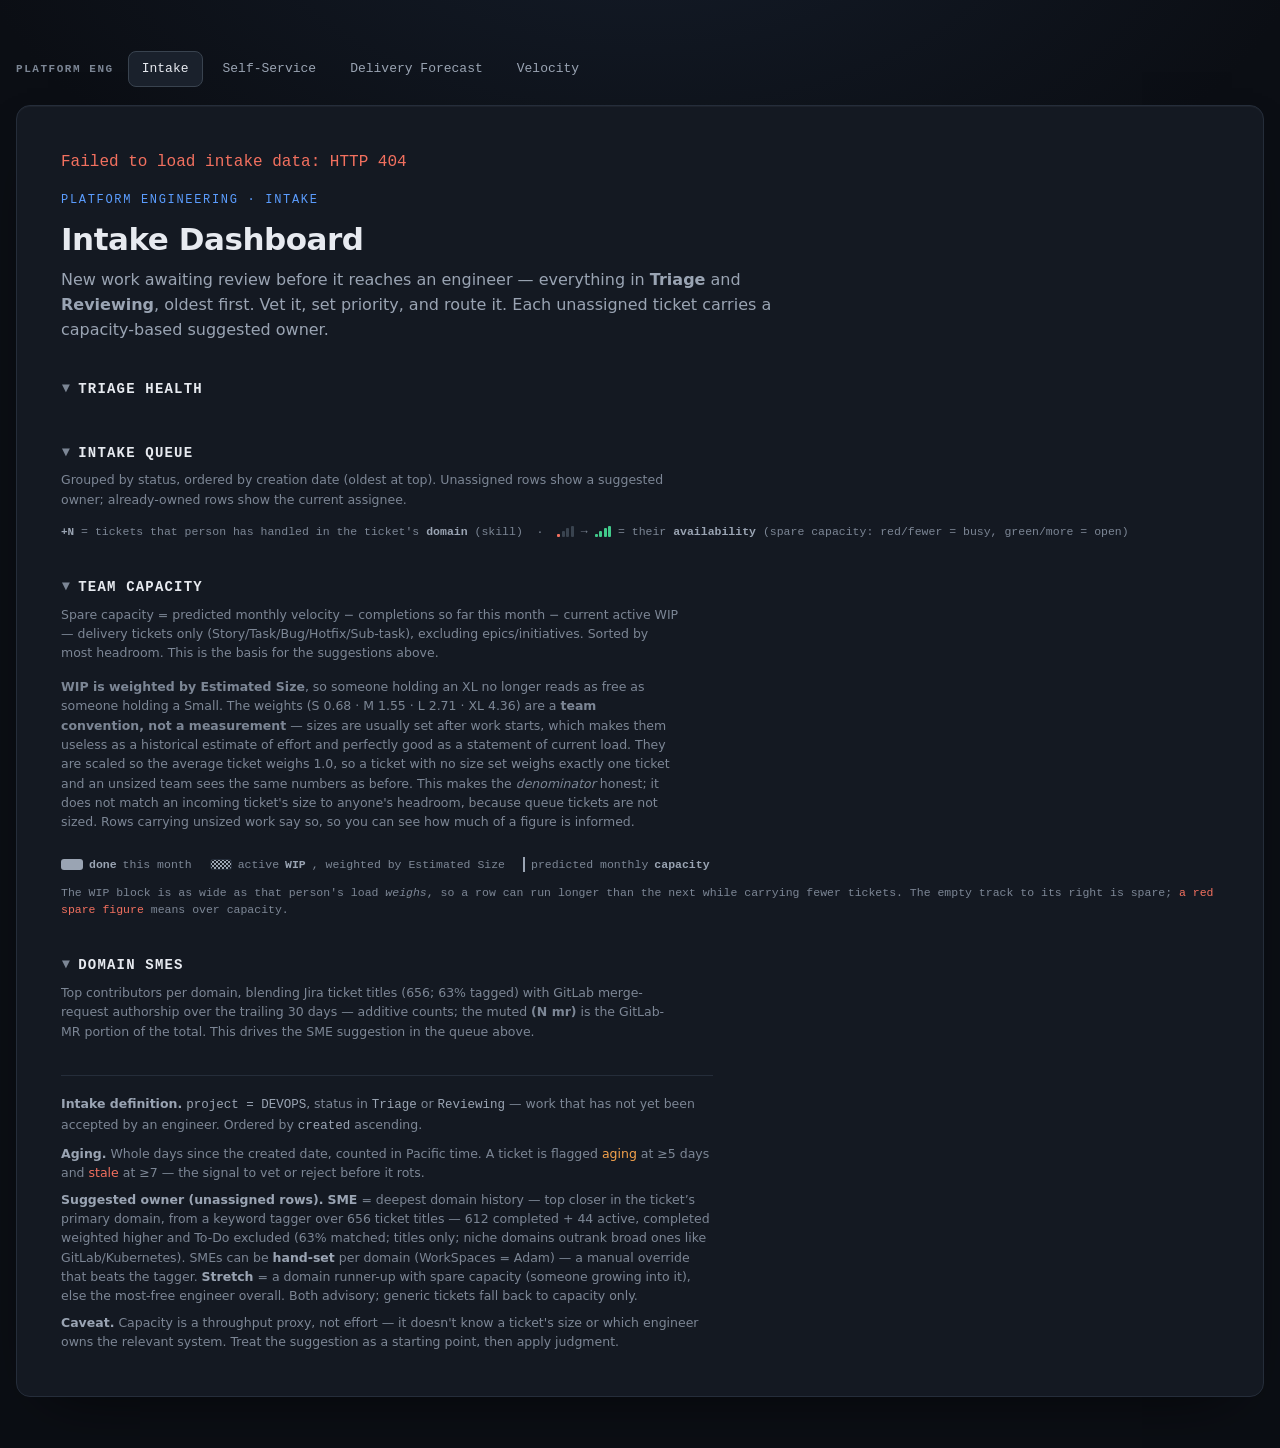
==== commit ef337de7: "fix(darkstar): count intake ticket age from today, not the July 1 snapshot intake.html carried ASOF " ====
--- a/darkstar/dashboards/intake.html
+++ b/darkstar/dashboards/intake.html
@@ -236,8 +236,8 @@
   <div id="smeTable"></div>
 
   <div class="foot">
-    <div><b>Intake definition.</b> <code>project = DEVOPS</code>, status in <code>Triage</code> or <code>Reviewing</code> — work that has not yet been accepted by an engineer. Ordered by <code>created</code> ascending. Data as of July 1, 2026.</div>
-    <div><b>Aging.</b> Days since creation. A ticket is flagged <span style="color:var(--warn)">aging</span> at ≥5 days and <span style="color:var(--neg)">stale</span> at ≥7 — the signal to vet or reject before it rots.</div>
+    <div><b>Intake definition.</b> <code>project = DEVOPS</code>, status in <code>Triage</code> or <code>Reviewing</code> — work that has not yet been accepted by an engineer. Ordered by <code>created</code> ascending.</div>
+    <div><b>Aging.</b> Whole days since the created date, counted in Pacific time. A ticket is flagged <span style="color:var(--warn)">aging</span> at ≥5 days and <span style="color:var(--neg)">stale</span> at ≥7 — the signal to vet or reject before it rots.</div>
     <div><b>Suggested owner (unassigned rows).</b> <b>SME</b> = deepest domain history — top closer in the ticket’s primary domain, from a keyword tagger over 656 ticket titles — 612 completed + 44 active, completed weighted higher and To-Do excluded (63% matched; titles only; niche domains outrank broad ones like GitLab/Kubernetes). SMEs can be <b>hand-set</b> per domain (WorkSpaces = Adam) — a manual override that beats the tagger. <b>Stretch</b> = a domain runner-up with spare capacity (someone growing into it), else the most-free engineer overall. Both advisory; generic tickets fall back to capacity only.</div>
     <div><b>Caveat.</b> Capacity is a throughput proxy, not effort — it doesn't know a ticket's size or which engineer owns the relevant system. Treat the suggestion as a starting point, then apply judgment.</div>
   </div>
@@ -247,7 +247,11 @@
 /* ============================================================
    DATA — refresh from Jira: intake queue + per-engineer WIP.
    ============================================================ */
-const ASOF = "2026-07-01";
+// Today's date in the business timezone (metrics.BUSINESS_TZ), read at load. Pacific rather than the
+// viewer's clock so everyone counts the same age -- an EET morning is still the Pacific evening
+// before. en-CA renders ISO-8601, which ageOf parses exactly like a `created` date.
+const BUSINESS_TZ = "America/Los_Angeles";
+const ASOF = new Date().toLocaleDateString("en-CA", {timeZone: BUSINESS_TZ});
 const AGING = 5, STALE = 7;
 
 // roster: predicted July velocity (vel) + current active WIP (wip)
@@ -260,10 +264,10 @@
 
 // ---- domain expertise (mined from 612 completed-ticket titles; keyword tagger, 63% match rate) ----
 let CORPUS = 0, MATCH_RATE = 0;
-const DOMAIN_PATTERNS = {"VDI/WorkSpaces":["vdi","workspace","gcve","vsphere","vmware","citrix"],"GCP Core":["prj-","gcp project","landing zone","\\bgcp\\b","project build","project factory","\\bfolder","cloud\\s?run","\\bgcs\\b","cloud storage","artifact\\s?registry","pub\\s?sub","cloud\\s?logging","cloud\\s?kms"],"BigQuery/Data":["bigquery","big query","dataflow","dataproc","looker","\\bedp\\b","\\bbq\\b","reservation"],"Grafana":["grafana","\\balert","dashboard","prometheus","\\bmetric","firehose","scrape","\\bloki\\b","observability","monitoring","\\btempo\\b","pyroscope","datadog"],"Terraform/Terragrunt":["terraform","tf-","terragrunt","\\biac\\b","tflint","tfstate"],"Kubernetes/GitOps":["kubernetes","\\bk8s\\b","\\beks\\b","\\bgke\\b","helm","cronjob","namespace","\\bcluster","\\bpod\\b","gitops","argocd","\\bflux\\b","kubectl","ingress","karpenter"],"Airflow":["airflow","\\bdag\\b"],"Composer":["composer"],"Storage Transfer":["storage transfer","\\bsts\\b"],"IAM/RBAC":["\\biam\\b","service account","workload identity","\\bwif\\b","permission","\\brole","\\brbac\\b","\\bsso\\b","okta"],"Networking":["network","\\bdns\\b","\\bvpc\\b","subnet","firewall","egress","peering","\\bvpn\\b","load balancer","cloudflare"],"Databases":["cloudsql","cloud sql","alloydb","\\brds\\b","database","postgres","mysql","\\bredis\\b","memorystore","firestore"],"GitLab":["pipeline","ci/cd","gitlab","runner","\\becr\\b","docker image","artifact registry","cicd"],"Cost/FinOps":["\\bcogs\\b","\\bcost","billing","finops","budget","spend"],"Secrets/Vault":["vault","\\bsecret","credential"],"AWS Core":["\\baws\\b","cloudwatch","\\bec2\\b","\\bs3\\b","lambda","organizations","control tower"],"AI Plugins":["ai-plugins","ai plugin","claude code","claude-code","claude plugin"],"AWS Bedrock Agents":["bedrock","pe-agent","claude-sdk","bedrock agent"],"EKS":["\\beks\\b"],"ECS":["\\becs\\b","fargate"],"OpenSearch":["opensearch","elasticsearch"],"MSK":["\\bmsk\\b","kafka","managed streaming"],"GKE":["\\bgke\\b"],"VertexAI":["vertex ai","vertexai","\\bvertex\\b","aiplatform"],"Kubeflow Pipelines":["kubeflow","\\bkfp\\b"],"Route53":["route\\s?53","\\br53\\b","tf-sharedservices"],"Fastly":["fastly"]};
-const DOMAIN_PRIORITY = ["VDI/WorkSpaces","AI Plugins","AWS Bedrock Agents","EKS","GKE","VertexAI","Kubeflow Pipelines","OpenSearch","ECS","MSK","Route53","Fastly","Airflow","Composer","Storage Transfer","BigQuery/Data","Databases","GCP Core","Grafana","Networking","IAM/RBAC","Secrets/Vault","Cost/FinOps","Terraform/Terragrunt","AWS Core","Kubernetes/GitOps","GitLab"];
+const DOMAIN_PATTERNS = {"VDI/WorkSpaces":["vdi","workspace","gcve","vsphere","vmware","citrix"],"GCP Core":["prj-","gcp project","landing zone","\\bgcp\\b","project build","project factory","\\bfolder","cloud\\s?run","\\bgcs\\b","cloud storage","artifact\\s?registry","pub\\s?sub","cloud\\s?logging","cloud\\s?kms"],"BigQuery/Data":["bigquery","big query","dataflow","dataproc","\\bedp\\b","\\bbq\\b","reservation"],"Grafana":["grafana","\\balert","dashboard","prometheus","\\bmetric","firehose","scrape","\\bloki\\b","observability","monitoring","\\btempo\\b","pyroscope","datadog"],"Terraform/Terragrunt":["terraform","tf-","terragrunt","\\biac\\b","tflint","tfstate"],"Kubernetes/GitOps":["kubernetes","\\bk8s\\b","\\beks\\b","\\bgke\\b","helm","cronjob","namespace","\\bcluster","\\bpod\\b","gitops","argocd","\\bflux\\b","kubectl","ingress","karpenter"],"Airflow":["airflow","\\bdag\\b"],"Composer":["composer"],"Storage Transfer":["storage transfer","\\bsts\\b"],"IAM/RBAC":["\\biam\\b","service account","workload identity","\\bwif\\b","permission","\\brole","\\brbac\\b","\\bsso\\b","okta"],"Networking":["network","\\bdns\\b","\\bvpc\\b","subnet","firewall","egress","peering","\\bvpn\\b","load balancer","cloudflare"],"Databases":["cloudsql","cloud sql","alloydb","\\brds\\b","database","postgres","mysql","\\bredis\\b","memorystore"],"GitLab":["pipeline","ci/cd","gitlab","runner","\\becr\\b","docker image","artifact registry","cicd"],"Cost/FinOps":["\\bcogs\\b","\\bcost","billing","finops","budget","spend"],"Secrets/Vault":["vault","\\bsecret","credential"],"AWS Core":["\\baws\\b","cloudwatch","\\bec2\\b","\\bs3\\b","lambda","organizations","control tower"],"AI Plugins":["ai-plugins","ai plugin","claude code","claude-code","claude plugin"],"AWS Bedrock Agents":["bedrock","pe-agent","claude-sdk","bedrock agent","agentcore","devops-agent"],"EKS":["\\beks\\b"],"ECS":["\\becs\\b","fargate"],"OpenSearch":["opensearch","elasticsearch"],"MSK":["\\bmsk\\b","kafka","managed streaming"],"GKE":["\\bgke\\b"],"VertexAI":["vertex ai","vertexai","\\bvertex\\b","aiplatform"],"Kubeflow Pipelines":["kubeflow","\\bkfp\\b"],"Route53":["route\\s?53","\\br53\\b","tf-sharedservices"],"Fastly":["fastly"],"GCP Agent Platform":["agent-?platform","agent[-_ ]?space"],"Firestore":["firestore"],"Firebase":["firebase"],"Looker":["looker"],"Knowledge Catalog":["knowledge-?catalog","knowledge catalog"],"Terraform Modules":["tf-module","terraform module","tf module","reusable module","module release"]};
+const DOMAIN_PRIORITY = ["VDI/WorkSpaces","AI Plugins","AWS Bedrock Agents","GCP Agent Platform","Firebase","Firestore","Looker","Knowledge Catalog","Terraform Modules","EKS","GKE","VertexAI","Kubeflow Pipelines","OpenSearch","ECS","MSK","Route53","Fastly","Airflow","Composer","Storage Transfer","BigQuery/Data","Databases","GCP Core","Grafana","Networking","IAM/RBAC","Secrets/Vault","Cost/FinOps","Terraform/Terragrunt","AWS Core","Kubernetes/GitOps","GitLab"];
 // top-level grouping for the SME matrix; domains not listed fall under "Other". Alpha-sorted within each group.
-const DOMAIN_GROUP = {"GCP Core":"GCP","BigQuery/Data":"GCP","Composer":"GCP","Airflow":"GCP","Storage Transfer":"GCP","GKE":"GCP","VertexAI":"GCP","Kubeflow Pipelines":"GCP","AWS Core":"AWS","AWS Bedrock Agents":"AWS","VDI/WorkSpaces":"AWS","EKS":"AWS","ECS":"AWS","OpenSearch":"AWS","MSK":"AWS"};
+const DOMAIN_GROUP = {"GCP Core":"GCP","BigQuery/Data":"GCP","Composer":"GCP","Airflow":"GCP","Storage Transfer":"GCP","GKE":"GCP","VertexAI":"GCP","Kubeflow Pipelines":"GCP","AWS Core":"AWS","AWS Bedrock Agents":"AWS","VDI/WorkSpaces":"AWS","EKS":"AWS","ECS":"AWS","OpenSearch":"AWS","MSK":"AWS","GCP Agent Platform":"GCP","Firebase":"GCP","Firestore":"GCP","Looker":"GCP","Knowledge Catalog":"GCP"}  /* Terraform Modules is cloud-agnostic on purpose, so it falls to "Other" */;
 const GROUP_ORDER = ["AWS","GCP","Other"];
 const groupOf = d => DOMAIN_GROUP[d] || "Other";
 let SME = {};
